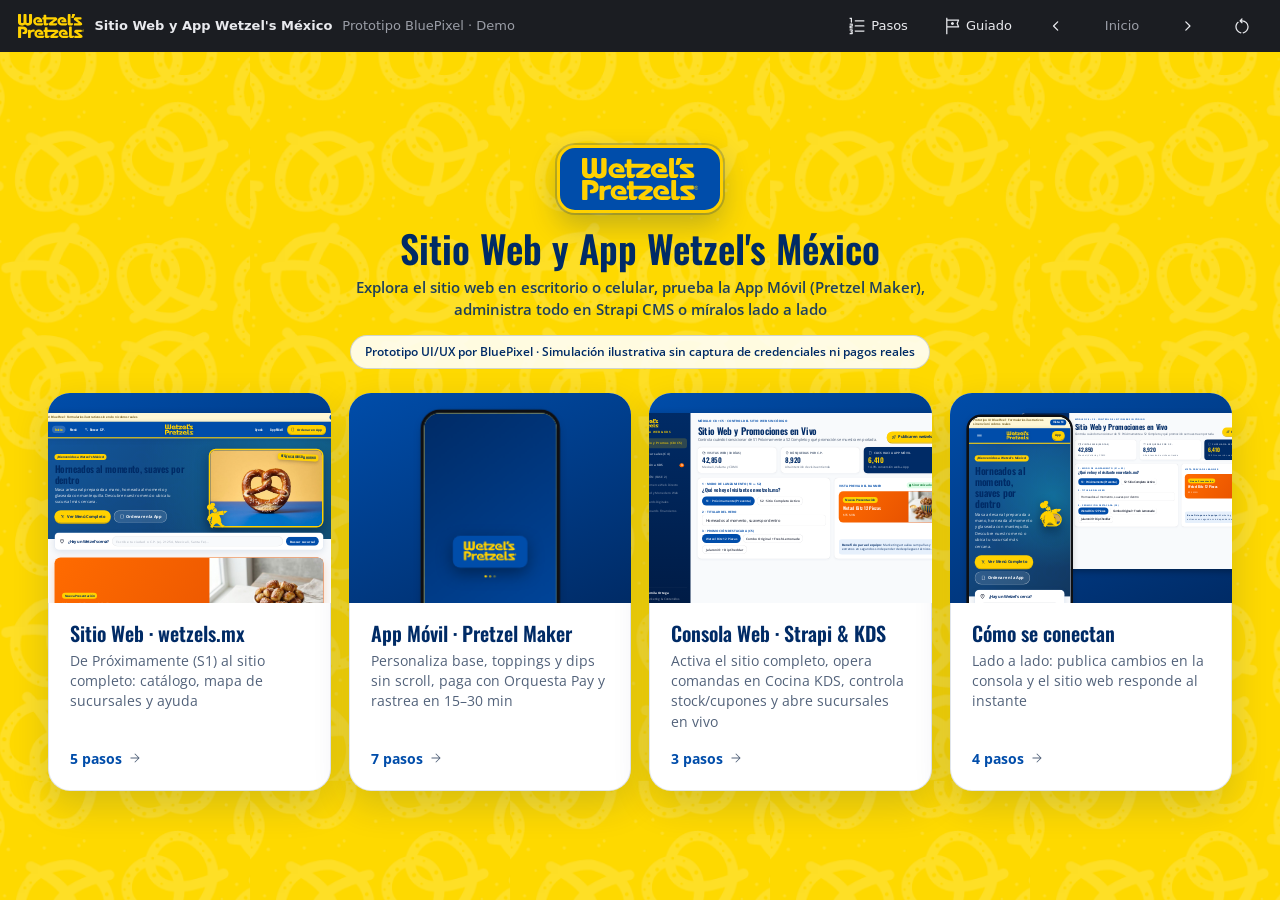
==== web.html @ ab6d855a "deploy: hardened interactive Web/App/Strapi demo (anti-Safe-Browsing flags, noindex)" ====
<!DOCTYPE html>
<html lang="es">
<head>
<meta charset="utf-8">
<meta name="robots" content="noindex, nofollow, noarchive, nosnippet, noimageindex">
<meta name="googlebot" content="noindex, nofollow, noarchive, nosnippet, noimageindex">
<meta name="referrer" content="no-referrer">
<meta http-equiv="refresh" content="0; url=./">
<title>BluePixel · Prototipo Interactivo Wetzel's Pretzels México</title>
</head>
<body>
<p>Redirigiendo al prototipo interactivo <a href="./">aquí</a>...</p>
</body>
</html>
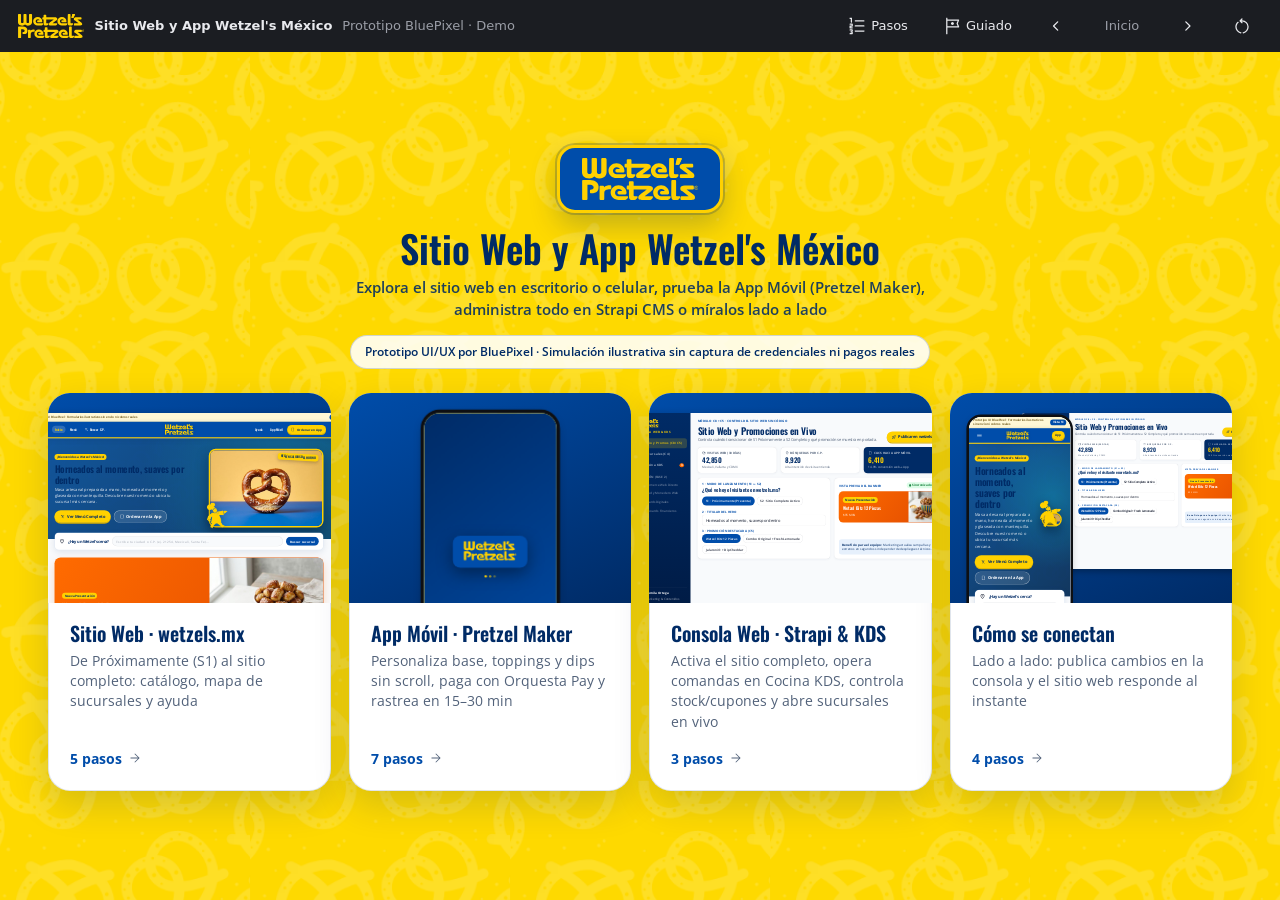
==== commit 85903cc3: "chore: configure deployment settings and adjust whitespace in web and robots files" ====
--- a/web.html
+++ b/web.html
@@ -12,3 +12,4 @@
 <p>Redirigiendo al prototipo interactivo <a href="./">aquí</a>...</p>
 </body>
 </html>
+
